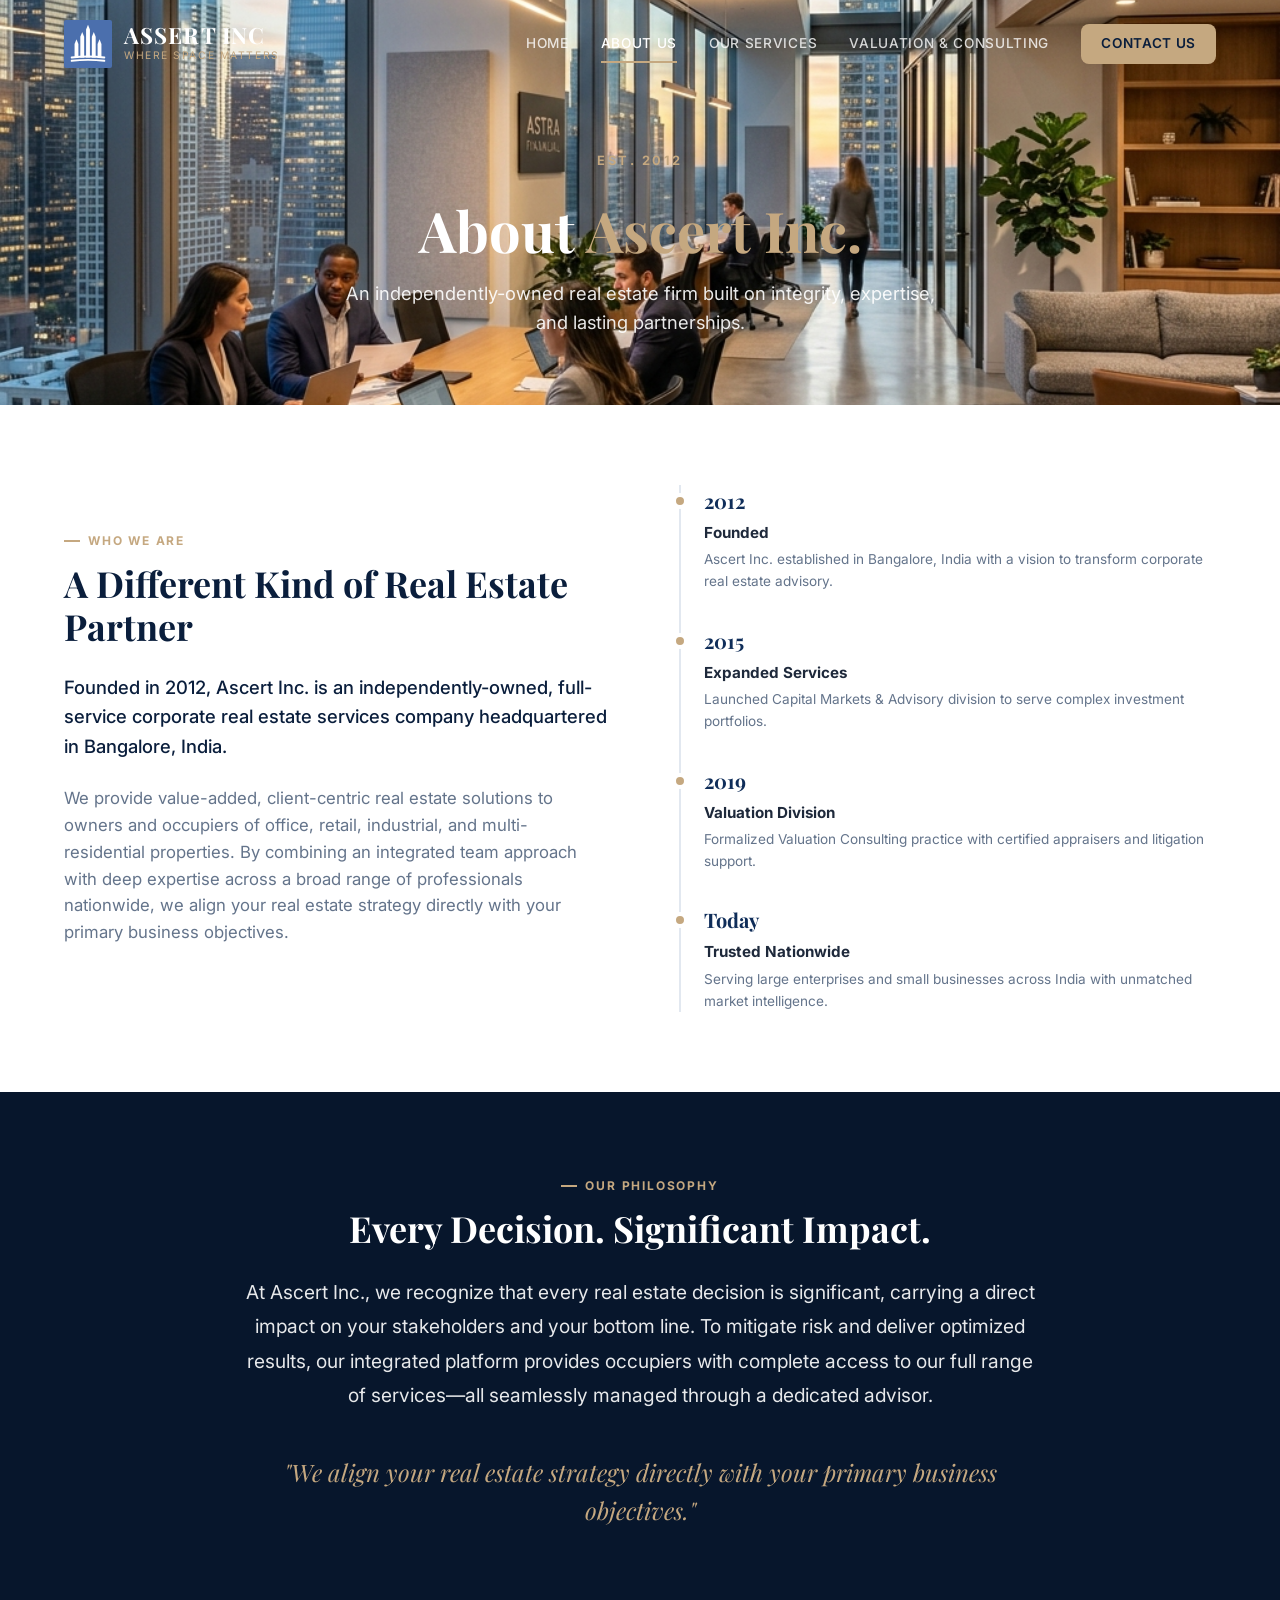
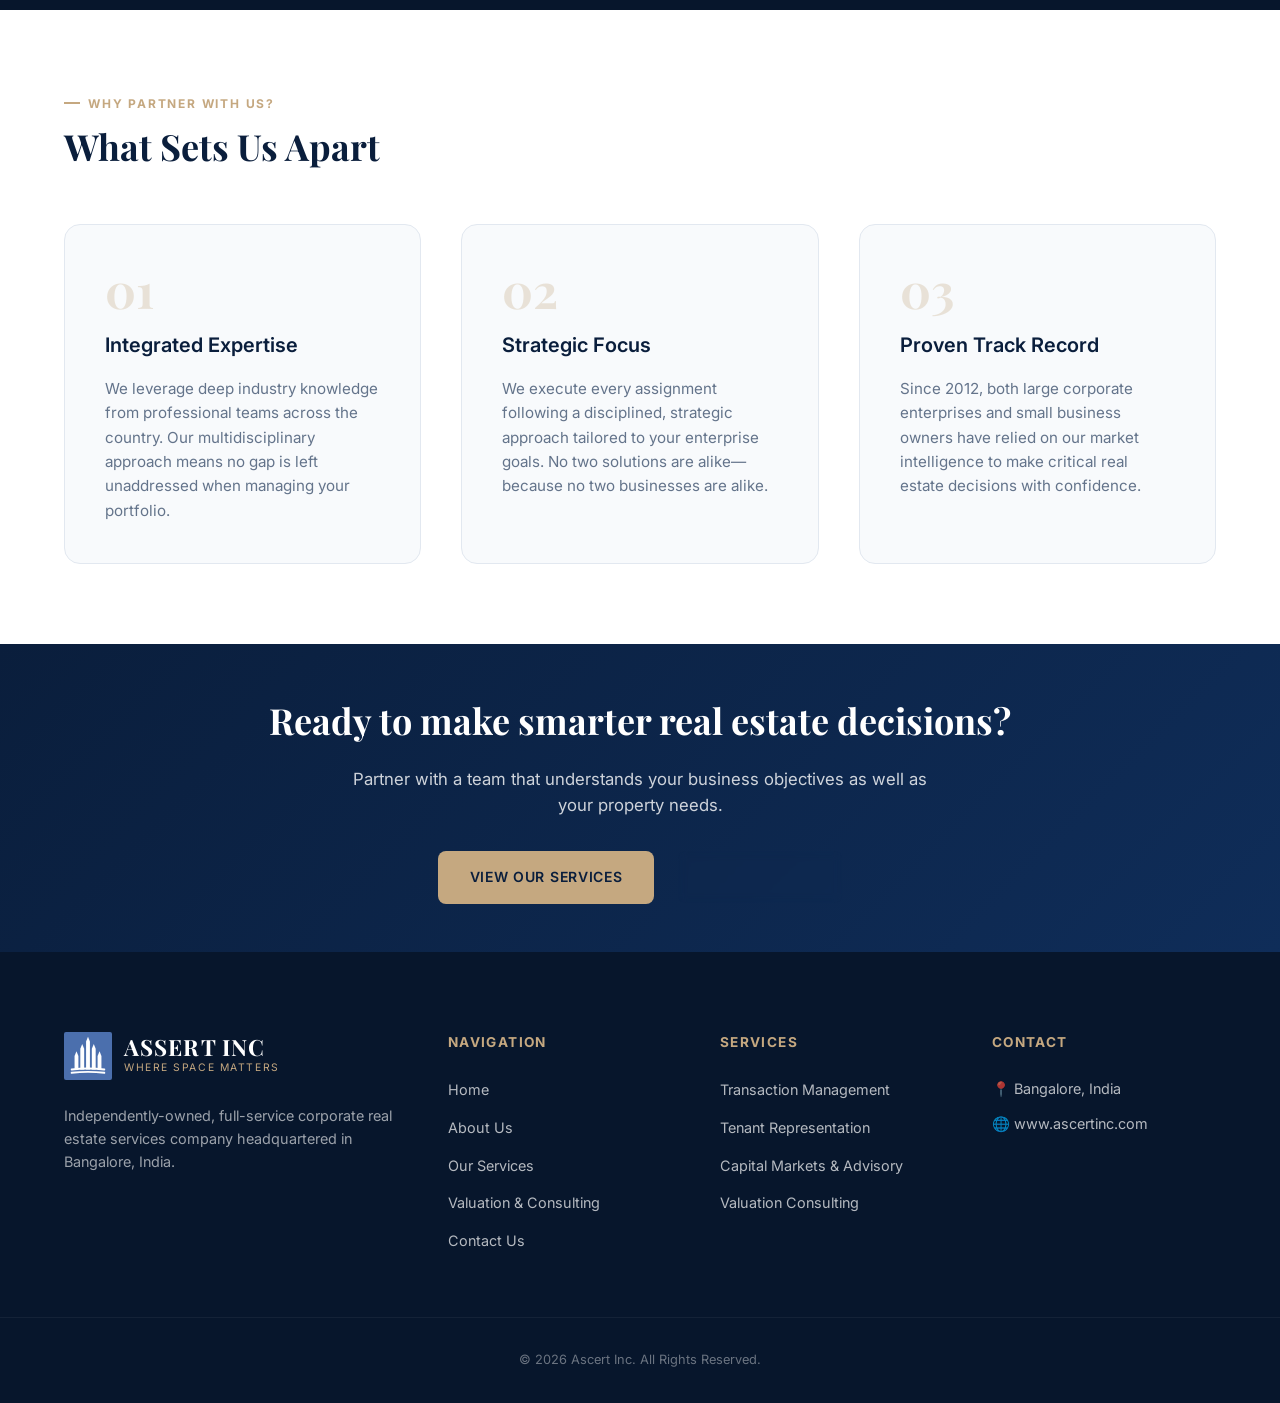
==== about.html @ 70f3fd97 "Add files via upload changes" ====
<!DOCTYPE html>
<html lang="en">
<head>
  <meta charset="UTF-8" />
  <meta name="viewport" content="width=device-width, initial-scale=1.0" />
  <title>About Us | Ascert Inc.</title>
  <meta name="description" content="Learn about Ascert Inc., founded in 2012. Our philosophy, our integrated approach, and why leading enterprises trust us for their corporate real estate needs." />
  <link rel="preconnect" href="https://fonts.googleapis.com" />
  <link rel="preconnect" href="https://fonts.gstatic.com" crossorigin />
  <link href="https://fonts.googleapis.com/css2?family=Inter:wght@300;400;500;600;700;800&family=Playfair+Display:wght@600;700&display=swap" rel="stylesheet" />
  <link rel="stylesheet" href="style.css" />
</head>
<body>

  <!-- NAVBAR -->
  <header class="navbar" id="navbar">
    <div class="nav-container">
      <a href="index.html" class="nav-logo">
        <div class="logo-icon">
          <svg viewBox="0 0 100 100" fill="none" xmlns="http://www.w3.org/2000/svg">
            <rect x="0" y="0" width="100" height="100" fill="#4B6FAD" rx="4"/>
            <path d="M 22,78 L 22,50 L 26,40 L 30,50 L 30,78 Z" fill="#FFFFFF" />
            <path d="M 34,78 L 34,35 L 38,25 L 42,35 L 42,78 Z" fill="#FFFFFF" />
            <path d="M 46,78 L 46,20 L 50,10 L 54,20 L 54,78 Z" fill="#FFFFFF" />
            <path d="M 58,78 L 58,35 L 62,25 L 66,35 L 66,78 Z" fill="#FFFFFF" />
            <path d="M 70,78 L 70,50 L 74,40 L 78,50 L 78,78 Z" fill="#FFFFFF" />
            <path d="M 16,78 Q 50,74 84,78" stroke="#FFFFFF" stroke-width="4" stroke-linecap="round" />
            <path d="M 16,85 Q 50,81 84,85" stroke="#FFFFFF" stroke-width="4" stroke-linecap="round" />
          </svg>
        </div>
        <div class="logo-text">
          <span class="logo-name">ASSERT INC</span>
          <span class="logo-tagline">Where Space Matters</span>
        </div>
      </a>
      <nav class="nav-links" id="nav-links">
        <a href="index.html" class="nav-link">Home</a>
        <a href="about.html" class="nav-link active">About Us</a>
        <a href="services.html" class="nav-link">Our Services</a>
        <a href="valuation.html" class="nav-link">Valuation & Consulting</a>
        <a href="index.html#contact" class="nav-link nav-cta">Contact Us</a>
      </nav>
      <button class="hamburger" id="hamburger" aria-label="Toggle menu">
        <span></span><span></span><span></span>
      </button>
    </div>
  </header>

  <!-- PAGE HERO -->
  <section class="page-hero">
    <div class="page-hero-bg">
      <img src="about_bg.png" alt="Office environment" />
      <div class="hero-overlay"></div>
    </div>
    <div class="page-hero-content">
      <span class="hero-badge">Est. 2012</span>
      <h1>About <span class="accent">Ascert Inc.</span></h1>
      <p>An independently-owned real estate firm built on integrity, expertise, and lasting partnerships.</p>
    </div>
  </section>

  <!-- INTRO -->
  <section class="page-section">
    <div class="container">
      <div class="two-col">
        <div class="col-content">
          <span class="section-badge">Who We Are</span>
          <h2 class="section-title">A Different Kind of Real Estate Partner</h2>
          <p>Founded in 2012, Ascert Inc. is an independently-owned, full-service corporate real estate services company headquartered in Bangalore, India.</p>
          <p>We provide value-added, client-centric real estate solutions to owners and occupiers of office, retail, industrial, and multi-residential properties. By combining an integrated team approach with deep expertise across a broad range of professionals nationwide, we align your real estate strategy directly with your primary business objectives.</p>
        </div>
        <div class="col-visual">
          <div class="timeline">
            <div class="timeline-item">
              <div class="tl-year">2012</div>
              <div class="tl-content">
                <strong>Founded</strong>
                <p>Ascert Inc. established in Bangalore, India with a vision to transform corporate real estate advisory.</p>
              </div>
            </div>
            <div class="timeline-item">
              <div class="tl-year">2015</div>
              <div class="tl-content">
                <strong>Expanded Services</strong>
                <p>Launched Capital Markets & Advisory division to serve complex investment portfolios.</p>
              </div>
            </div>
            <div class="timeline-item">
              <div class="tl-year">2019</div>
              <div class="tl-content">
                <strong>Valuation Division</strong>
                <p>Formalized Valuation Consulting practice with certified appraisers and litigation support.</p>
              </div>
            </div>
            <div class="timeline-item">
              <div class="tl-year">Today</div>
              <div class="tl-content">
                <strong>Trusted Nationwide</strong>
                <p>Serving large enterprises and small businesses across India with unmatched market intelligence.</p>
              </div>
            </div>
          </div>
        </div>
      </div>
    </div>
  </section>

  <!-- PHILOSOPHY -->
  <section class="philosophy-section">
    <div class="container">
      <div class="philosophy-inner">
        <span class="section-badge inverted">Our Philosophy</span>
        <h2 class="section-title light">Every Decision. Significant Impact.</h2>
        <p class="philosophy-text">At Ascert Inc., we recognize that every real estate decision is significant, carrying a direct impact on your stakeholders and your bottom line. To mitigate risk and deliver optimized results, our integrated platform provides occupiers with complete access to our full range of services—all seamlessly managed through a dedicated advisor.</p>
        <div class="philosophy-quote">"We align your real estate strategy directly with your primary business objectives."</div>
      </div>
    </div>
  </section>

  <!-- WHY PARTNER -->
  <section class="page-section">
    <div class="container">
      <div class="section-header">
        <span class="section-badge">Why Partner With Us?</span>
        <h2 class="section-title">What Sets Us Apart</h2>
      </div>
      <div class="pillars-grid">
        <div class="pillar light">
          <div class="pillar-number">01</div>
          <h3>Integrated Expertise</h3>
          <p>We leverage deep industry knowledge from professional teams across the country. Our multidisciplinary approach means no gap is left unaddressed when managing your portfolio.</p>
        </div>
        <div class="pillar light">
          <div class="pillar-number">02</div>
          <h3>Strategic Focus</h3>
          <p>We execute every assignment following a disciplined, strategic approach tailored to your enterprise goals. No two solutions are alike—because no two businesses are alike.</p>
        </div>
        <div class="pillar light">
          <div class="pillar-number">03</div>
          <h3>Proven Track Record</h3>
          <p>Since 2012, both large corporate enterprises and small business owners have relied on our market intelligence to make critical real estate decisions with confidence.</p>
        </div>
      </div>
    </div>
  </section>

  <!-- CTA BAND -->
  <section class="cta-band">
    <div class="container">
      <h2>Ready to make smarter real estate decisions?</h2>
      <p>Partner with a team that understands your business objectives as well as your property needs.</p>
      <div class="cta-actions">
        <a href="services.html" class="btn btn-primary">View Our Services</a>
        <a href="index.html#contact" class="btn btn-ghost">Contact Us</a>
      </div>
    </div>
  </section>

  <!-- FOOTER -->
  <footer class="footer">
    <div class="footer-top">
      <div class="container">
        <div class="footer-grid">
          <div class="footer-brand">
            <div class="nav-logo">
              <div class="logo-icon">
                <svg viewBox="0 0 100 100" fill="none" xmlns="http://www.w3.org/2000/svg">
                  <rect x="0" y="0" width="100" height="100" fill="#4B6FAD" rx="4"/>
                  <path d="M 22,78 L 22,50 L 26,40 L 30,50 L 30,78 Z" fill="#FFFFFF" />
                  <path d="M 34,78 L 34,35 L 38,25 L 42,35 L 42,78 Z" fill="#FFFFFF" />
                  <path d="M 46,78 L 46,20 L 50,10 L 54,20 L 54,78 Z" fill="#FFFFFF" />
                  <path d="M 58,78 L 58,35 L 62,25 L 66,35 L 66,78 Z" fill="#FFFFFF" />
                  <path d="M 70,78 L 70,50 L 74,40 L 78,50 L 78,78 Z" fill="#FFFFFF" />
                  <path d="M 16,78 Q 50,74 84,78" stroke="#FFFFFF" stroke-width="4" stroke-linecap="round" />
                  <path d="M 16,85 Q 50,81 84,85" stroke="#FFFFFF" stroke-width="4" stroke-linecap="round" />
                </svg>
              </div>
              <div class="logo-text">
                <span class="logo-name">ASSERT INC</span>
                <span class="logo-tagline">Where Space Matters</span>
              </div>
            </div>
            <p class="footer-desc">Independently-owned, full-service corporate real estate services company headquartered in Bangalore, India.</p>
          </div>
          <div class="footer-nav">
            <h4>Navigation</h4>
            <ul>
              <li><a href="index.html">Home</a></li>
              <li><a href="about.html">About Us</a></li>
              <li><a href="services.html">Our Services</a></li>
              <li><a href="valuation.html">Valuation & Consulting</a></li>
              <li><a href="index.html#contact">Contact Us</a></li>
            </ul>
          </div>
          <div class="footer-services">
            <h4>Services</h4>
            <ul>
              <li><a href="services.html#transaction">Transaction Management</a></li>
              <li><a href="services.html#tenant">Tenant Representation</a></li>
              <li><a href="services.html#capital">Capital Markets & Advisory</a></li>
              <li><a href="valuation.html">Valuation Consulting</a></li>
            </ul>
          </div>
          <div class="footer-contact">
            <h4>Contact</h4>
            <p>📍 Bangalore, India</p>
            <p>🌐 www.ascertinc.com</p>
          </div>
        </div>
      </div>
    </div>
    <div class="footer-bottom">
      <div class="container">
        <p>© 2026 Ascert Inc. All Rights Reserved.</p>
      </div>
    </div>
  </footer>

  <script src="script.js"></script>
</body>
</html>
---- style.css ----
/* ==========================================================================
   ASCERT INC. - CSS DESIGN SYSTEM & LAYOUT
   ========================================================================== */

/* --- CSS VARIABLES & TOKENS --- */
:root {
  --font-primary: 'Inter', -apple-system, BlinkMacSystemFont, 'Segoe UI', Roboto, sans-serif;
  --font-secondary: 'Playfair Display', Georgia, serif;
  
  /* Color Palette */
  --color-primary: #0F2D59;       /* Deep Trust Navy */
  --color-primary-dark: #0A1E3C;  /* Dark Space Navy */
  --color-primary-light: #1A3E70; /* Active Slate Blue */
  --color-accent: #C5A880;        /* Premium Champagne Gold */
  --color-accent-hover: #B4966E;  /* Darker Gold Hover */
  --color-text-dark: #1E293B;     /* Charcoal for High Contrast text */
  --color-text-muted: #64748B;    /* Muted Slate Grey for body text */
  --color-bg-light: #F8FAFC;      /* Clean Off-white */
  --color-bg-dark: #07162C;       /* Ultra-Dark Navy for Footer/Pillars */
  --color-border: #E2E8F0;        /* Soft Divider */
  --color-white: #FFFFFF;
  --color-success: #10B981;
  
  /* Spacing */
  --spacing-xs: 0.5rem;
  --spacing-sm: 1rem;
  --spacing-md: 1.5rem;
  --spacing-lg: 3rem;
  --spacing-xl: 5rem;
  --spacing-xxl: 8rem;
  
  /* Styling Tokens */
  --border-radius: 8px;
  --border-radius-lg: 16px;
  --transition-smooth: all 0.4s cubic-bezier(0.16, 1, 0.3, 1);
  --transition-fast: all 0.2s ease;
  --shadow-sm: 0 4px 6px -1px rgba(0, 0, 0, 0.05), 0 2px 4px -1px rgba(0, 0, 0, 0.03);
  --shadow-md: 0 10px 15px -3px rgba(0, 0, 0, 0.05), 0 4px 6px -2px rgba(0, 0, 0, 0.02);
  --shadow-lg: 0 20px 25px -5px rgba(0, 0, 0, 0.1), 0 10px 10px -5px rgba(0, 0, 0, 0.04);
}

/* --- RESET & BASIC STYLES --- */
*, *::before, *::after {
  box-sizing: border-box;
  margin: 0;
  padding: 0;
}

html {
  scroll-behavior: smooth;
  font-size: 16px;
}

body {
  font-family: var(--font-primary);
  color: var(--color-text-dark);
  background-color: var(--color-white);
  line-height: 1.6;
  -webkit-font-smoothing: antialiased;
  -moz-osx-font-smoothing: grayscale;
}

a {
  color: inherit;
  text-decoration: none;
  transition: var(--transition-fast);
}

img {
  max-width: 100%;
  display: block;
  object-fit: cover;
}

ul, ol {
  list-style: none;
}

button, input, select, textarea {
  font-family: inherit;
  font-size: inherit;
  border: none;
  outline: none;
  background: none;
}

/* --- GLOBAL UTILITIES & REUSABLE LAYOUTS --- */
.container {
  width: 100%;
  max-width: 1200px;
  margin-left: auto;
  margin-right: auto;
  padding-left: 1.5rem;
  padding-right: 1.5rem;
}

.container.narrow {
  max-width: 800px;
}

.section-badge {
  display: inline-block;
  font-size: 0.75rem;
  font-weight: 700;
  text-transform: uppercase;
  letter-spacing: 0.15em;
  color: var(--color-accent);
  margin-bottom: 0.75rem;
  position: relative;
  padding-left: 1.5rem;
}

.section-badge::before {
  content: "";
  position: absolute;
  left: 0;
  top: 50%;
  transform: translateY(-50%);
  width: 1rem;
  height: 2px;
  background-color: var(--color-accent);
}

.section-badge.inverted {
  color: var(--color-accent);
}

.section-badge.inverted::before {
  background-color: var(--color-accent);
}

.section-title {
  font-family: var(--font-secondary);
  font-size: 2.25rem;
  font-weight: 700;
  color: var(--color-primary-dark);
  line-height: 1.2;
  margin-bottom: 1.5rem;
}

.section-title.light {
  color: var(--color-white);
}

.section-desc {
  font-size: 1.1rem;
  color: var(--color-text-muted);
  max-width: 700px;
  margin-bottom: 3rem;
}

.section-header {
  margin-bottom: 3.5rem;
}

.section-header.center {
  text-align: center;
}

.section-header.center .section-badge {
  padding-left: 0;
}

.section-header.center .section-badge::before {
  display: none;
}

/* --- BUTTONS --- */
.btn {
  display: inline-flex;
  align-items: center;
  justify-content: center;
  padding: 0.875rem 2rem;
  font-size: 0.875rem;
  font-weight: 600;
  letter-spacing: 0.05em;
  text-transform: uppercase;
  border-radius: var(--border-radius);
  transition: var(--transition-smooth);
  cursor: pointer;
  white-space: nowrap;
}

.btn-primary {
  background-color: var(--color-accent);
  color: var(--color-primary-dark);
}

.btn-primary:hover {
  background-color: var(--color-accent-hover);
  transform: translateY(-2px);
  box-shadow: 0 4px 12px rgba(197, 168, 128, 0.3);
}

.btn-ghost {
  border: 1px solid var(--color-white);
  color: var(--color-white);
  backdrop-filter: blur(4px);
}

.btn-ghost:hover {
  background-color: var(--color-white);
  color: var(--color-primary-dark);
  transform: translateY(-2px);
}

.btn-outline {
  border: 1px solid var(--color-primary);
  color: var(--color-primary);
}

.btn-outline:hover {
  background-color: var(--color-primary);
  color: var(--color-white);
  transform: translateY(-2px);
}

.btn.full-width {
  width: 100%;
}

/* --- HEADER & NAVIGATION --- */
.navbar {
  position: fixed;
  top: 0;
  left: 0;
  width: 100%;
  z-index: 1000;
  background-color: transparent;
  transition: var(--transition-smooth);
  padding: 1.25rem 0;
}

.navbar.scrolled {
  background-color: rgba(15, 45, 89, 0.95);
  backdrop-filter: blur(10px);
  box-shadow: var(--shadow-md);
  padding: 0.85rem 0;
}

.nav-container {
  display: flex;
  justify-content: space-between;
  align-items: center;
  max-width: 1200px;
  margin: 0 auto;
  padding: 0 1.5rem;
}

.nav-logo {
  display: flex;
  align-items: center;
  gap: 0.75rem;
  color: var(--color-white);
}

.logo-img {
  height: 44px;
  width: auto;
  object-fit: contain;
  display: block;
  transition: var(--transition-smooth);
  border-radius: 4px;
}

.navbar.scrolled .logo-img {
  height: 38px;
}

.logo-icon {
  display: flex;
  align-items: center;
}

.logo-icon svg {
  width: 48px;
  height: 48px;
  display: block;
  transition: var(--transition-smooth);
}

.navbar.scrolled .logo-icon svg {
  width: 40px;
  height: 40px;
}

.logo-text {
  display: flex;
  flex-direction: column;
}

.logo-name {
  font-family: var(--font-secondary);
  font-size: 1.4rem;
  font-weight: 700;
  letter-spacing: 0.05em;
  line-height: 1.1;
}

.logo-tagline {
  font-size: 0.65rem;
  text-transform: uppercase;
  letter-spacing: 0.15em;
  color: var(--color-accent);
}

.nav-links {
  display: flex;
  align-items: center;
  gap: 2rem;
}

.nav-link {
  color: rgba(255, 255, 255, 0.8);
  font-size: 0.85rem;
  font-weight: 500;
  letter-spacing: 0.05em;
  text-transform: uppercase;
  position: relative;
  padding: 0.5rem 0;
}

.nav-link:hover, .nav-link.active {
  color: var(--color-white);
}

.nav-link::after {
  content: "";
  position: absolute;
  bottom: 0;
  left: 0;
  width: 0;
  height: 2px;
  background-color: var(--color-accent);
  transition: var(--transition-fast);
}

.nav-link:hover::after, .nav-link.active::after {
  width: 100%;
}

.nav-link.nav-cta {
  background-color: var(--color-accent);
  color: var(--color-primary-dark);
  padding: 0.6rem 1.25rem;
  border-radius: var(--border-radius);
  font-weight: 600;
  transition: var(--transition-smooth);
}

.nav-link.nav-cta::after {
  display: none;
}

.nav-link.nav-cta:hover {
  background-color: var(--color-accent-hover);
  color: var(--color-primary-dark);
  transform: translateY(-1px);
}

.hamburger {
  display: none;
  flex-direction: column;
  gap: 6px;
  cursor: pointer;
  z-index: 1001;
}

.hamburger span {
  display: block;
  width: 25px;
  height: 2px;
  background-color: var(--color-white);
  transition: var(--transition-fast);
}

/* --- HERO SECTION --- */
.hero {
  position: relative;
  height: 100vh;
  min-height: 700px;
  display: flex;
  align-items: center;
  color: var(--color-white);
  padding-top: 80px;
  overflow: hidden;
}

.hero-bg {
  position: absolute;
  top: 0;
  left: 0;
  width: 100%;
  height: 100%;
  z-index: -2;
}

.hero-img {
  width: 100%;
  height: 100%;
  object-fit: cover;
  animation: slowZoom 20s infinite alternate;
}

.hero-overlay {
  position: absolute;
  top: 0;
  left: 0;
  width: 100%;
  height: 100%;
  background: linear-gradient(135deg, rgba(7, 22, 44, 0.45) 0%, rgba(15, 45, 89, 0.3) 100%);
  z-index: -1;
}

.hero-content {
  max-width: 800px;
  margin: 0 auto;
  padding: 0 1.5rem;
  text-align: center;
  z-index: 2;
}

.hero-badge {
  display: inline-block;
  font-size: 0.8rem;
  font-weight: 700;
  text-transform: uppercase;
  letter-spacing: 0.2em;
  color: var(--color-accent);
  margin-bottom: 1.5rem;
  animation: fadeInUp 1s ease forwards;
}

.hero-headline {
  font-family: var(--font-secondary);
  font-size: 4.5rem;
  font-weight: 700;
  line-height: 1.1;
  margin-bottom: 1.5rem;
  animation: fadeInUp 1s ease 0.2s forwards;
  opacity: 0;
  text-shadow: 0 4px 12px rgba(0, 0, 0, 0.5);
}

.hero-headline .accent {
  color: var(--color-accent);
}

.hero-sub {
  font-size: 1.25rem;
  font-weight: 300;
  line-height: 1.6;
  max-width: 650px;
  margin: 0 auto 2.5rem;
  color: rgba(255, 255, 255, 0.9);
  animation: fadeInUp 1s ease 0.4s forwards;
  opacity: 0;
  text-shadow: 0 2px 8px rgba(0, 0, 0, 0.5);
}

.hero-actions {
  display: flex;
  gap: 1.5rem;
  justify-content: center;
  animation: fadeInUp 1s ease 0.6s forwards;
  opacity: 0;
  margin-bottom: 4rem;
}

.hero-stats {
  display: inline-flex;
  align-items: center;
  gap: 2.5rem;
  background-color: rgba(255, 255, 255, 0.05);
  border: 1px solid rgba(255, 255, 255, 0.1);
  padding: 1.25rem 3rem;
  border-radius: var(--border-radius-lg);
  backdrop-filter: blur(10px);
  animation: fadeInUp 1s ease 0.8s forwards;
  opacity: 0;
}

.stat {
  display: flex;
  flex-direction: column;
  align-items: center;
}

.stat-num {
  font-family: var(--font-secondary);
  font-size: 1.75rem;
  font-weight: 700;
  color: var(--color-accent);
  line-height: 1.2;
}

.stat-label {
  font-size: 0.7rem;
  text-transform: uppercase;
  letter-spacing: 0.1em;
  color: rgba(255, 255, 255, 0.7);
  margin-top: 0.25rem;
}

.stat-divider {
  width: 1px;
  height: 35px;
  background-color: rgba(255, 255, 255, 0.15);
}

.hero-scroll-indicator {
  position: absolute;
  bottom: 2rem;
  left: 50%;
  transform: translateX(-50%);
  display: flex;
  flex-direction: column;
  align-items: center;
  gap: 0.5rem;
  font-size: 0.75rem;
  text-transform: uppercase;
  letter-spacing: 0.15em;
  color: rgba(255, 255, 255, 0.5);
  z-index: 2;
}

.scroll-arrow {
  animation: bounce 2s infinite;
  font-size: 1rem;
}

/* --- WELCOME / INTRODUCTION STRIP --- */
.welcome-strip {
  padding: var(--spacing-xl) 0;
  background-color: var(--color-white);
  position: relative;
  overflow: hidden;
}

.welcome-grid {
  display: grid;
  grid-template-columns: 1.1fr 0.9fr;
  gap: 4rem;
  align-items: center;
}

.welcome-text p {
  font-size: 1.05rem;
  color: var(--color-text-muted);
  margin-bottom: 1.5rem;
}

.welcome-text p:first-of-type {
  font-size: 1.2rem;
  color: var(--color-primary-dark);
  font-weight: 500;
  line-height: 1.6;
}

.welcome-text .btn {
  margin-top: 1rem;
}

.welcome-visual {
  position: relative;
  border-radius: var(--border-radius-lg);
  overflow: visible;
  box-shadow: var(--shadow-lg);
}

.welcome-img {
  width: 100%;
  border-radius: var(--border-radius-lg);
  aspect-ratio: 4/3;
  object-fit: cover;
}

.welcome-card {
  position: absolute;
  bottom: -2rem;
  left: -2rem;
  background-color: var(--color-primary-dark);
  color: var(--color-white);
  padding: 1.5rem;
  border-radius: var(--border-radius);
  display: flex;
  align-items: center;
  gap: 1rem;
  box-shadow: var(--shadow-lg);
  max-width: 320px;
}

.welcome-card-icon {
  font-size: 2rem;
  color: var(--color-accent);
}

.welcome-card strong {
  display: block;
  font-size: 0.95rem;
  letter-spacing: 0.05em;
  margin-bottom: 0.25rem;
}

.welcome-card p {
  font-size: 0.75rem;
  color: rgba(255, 255, 255, 0.7);
}

/* --- SERVICES OVERVIEW SECTION --- */
.services-overview {
  padding: var(--spacing-xl) 0;
  background-color: var(--color-bg-light);
}

.services-grid {
  display: grid;
  grid-template-columns: repeat(3, 1fr);
  gap: 2rem;
}

.service-card {
  background-color: var(--color-white);
  border: 1px solid var(--color-border);
  border-radius: var(--border-radius-lg);
  padding: 2.5rem;
  transition: var(--transition-smooth);
  position: relative;
  overflow: hidden;
  display: flex;
  flex-direction: column;
}

.service-card::before {
  content: "";
  position: absolute;
  top: 0;
  left: 0;
  width: 4px;
  height: 100%;
  background-color: var(--color-accent);
  transform: scaleY(0);
  transition: var(--transition-smooth);
  transform-origin: bottom;
}

.service-card:hover {
  transform: translateY(-10px);
  box-shadow: var(--shadow-lg);
  border-color: transparent;
}

.service-card:hover::before {
  transform: scaleY(1);
}

.service-card.featured {
  background-color: var(--color-primary-dark);
  color: var(--color-white);
  border: none;
}

.service-card.featured::before {
  background-color: var(--color-accent);
  transform: scaleY(1);
}

.service-card.featured:hover {
  background-color: var(--color-primary);
}

.service-icon {
  font-size: 2.5rem;
  margin-bottom: 1.5rem;
}

.service-card h3 {
  font-size: 1.35rem;
  font-family: var(--font-secondary);
  font-weight: 600;
  margin-bottom: 1rem;
}

.service-card.featured h3 {
  color: var(--color-white);
}

.service-card p {
  color: var(--color-text-muted);
  font-size: 0.95rem;
  margin-bottom: 2rem;
  flex-grow: 1;
}

.service-card.featured p {
  color: rgba(255, 255, 255, 0.8);
}

.card-link {
  font-size: 0.85rem;
  font-weight: 700;
  letter-spacing: 0.05em;
  text-transform: uppercase;
  color: var(--color-primary);
  display: inline-flex;
  align-items: center;
}

.service-card.featured .card-link {
  color: var(--color-accent);
}

.service-card:hover .card-link {
  color: var(--color-accent-hover);
}

/* --- WHY PARTNER WITH US PILLARS --- */
.why-us {
  padding: var(--spacing-xl) 0;
  background-color: var(--color-bg-dark);
  color: var(--color-white);
}

.pillars-grid {
  display: grid;
  grid-template-columns: repeat(3, 1fr);
  gap: 2.5rem;
}

.pillar {
  position: relative;
  padding: 2.5rem;
  background-color: rgba(255, 255, 255, 0.03);
  border: 1px solid rgba(255, 255, 255, 0.05);
  border-radius: var(--border-radius-lg);
  transition: var(--transition-smooth);
}

.pillar.light {
  background-color: var(--color-bg-light);
  border-color: var(--color-border);
  color: var(--color-text-dark);
}

.pillar:hover {
  transform: translateY(-5px);
  background-color: rgba(255, 255, 255, 0.06);
  border-color: rgba(255, 255, 255, 0.1);
}

.pillar.light:hover {
  background-color: var(--color-white);
  border-color: var(--color-accent);
  box-shadow: var(--shadow-lg);
}

.pillar-number {
  font-family: var(--font-secondary);
  font-size: 3rem;
  font-weight: 700;
  color: rgba(197, 168, 128, 0.3);
  line-height: 1;
  margin-bottom: 1rem;
}

.pillar h3 {
  font-size: 1.25rem;
  font-family: var(--font-primary);
  font-weight: 600;
  margin-bottom: 1rem;
}

.pillar.light h3 {
  color: var(--color-primary-dark);
}

.pillar p {
  color: rgba(255, 255, 255, 0.7);
  font-size: 0.95rem;
  line-height: 1.6;
}

.pillar.light p {
  color: var(--color-text-muted);
}

/* --- VALUATION TEASER SECTION --- */
.valuation-teaser {
  padding: var(--spacing-xl) 0;
  background-color: var(--color-white);
}

.valuation-inner {
  display: grid;
  grid-template-columns: 1.1fr 0.9fr;
  gap: 4rem;
  align-items: center;
}

.valuation-content .section-title {
  margin-bottom: 1.5rem;
}

.valuation-content p {
  font-size: 1.05rem;
  color: var(--color-text-muted);
  margin-bottom: 2rem;
}

.check-list {
  display: grid;
  grid-template-columns: repeat(2, 1fr);
  gap: 1rem;
  margin-bottom: 2.5rem;
}

.check-list li {
  font-size: 0.95rem;
  font-weight: 500;
  color: var(--color-text-dark);
  position: relative;
  padding-left: 1.75rem;
}

.check-list li::before {
  content: "✓";
  position: absolute;
  left: 0;
  color: var(--color-accent);
  font-weight: 700;
  font-size: 1.1rem;
}

.valuation-metrics {
  display: grid;
  grid-template-columns: repeat(2, 1fr);
  gap: 1.5rem;
}

.metric-card {
  background-color: var(--color-bg-light);
  border: 1px solid var(--color-border);
  padding: 2rem;
  border-radius: var(--border-radius-lg);
  text-align: center;
  transition: var(--transition-smooth);
}

.metric-card:hover {
  transform: scale(1.03);
  border-color: var(--color-accent);
  box-shadow: var(--shadow-md);
}

.metric-val {
  display: block;
  font-family: var(--font-secondary);
  font-size: 2.5rem;
  font-weight: 700;
  color: var(--color-primary);
  margin-bottom: 0.5rem;
}

.metric-lbl {
  font-size: 0.75rem;
  text-transform: uppercase;
  letter-spacing: 0.1em;
  color: var(--color-text-muted);
}

/* --- CONTACT SECTION --- */
.contact {
  padding: var(--spacing-xl) 0;
  background-color: var(--color-bg-light);
}

.contact-grid {
  display: grid;
  grid-template-columns: 1.2fr 0.8fr;
  gap: 4rem;
  align-items: start;
}

.contact-form {
  background-color: var(--color-white);
  padding: 3rem;
  border-radius: var(--border-radius-lg);
  box-shadow: var(--shadow-lg);
}

.form-row {
  display: grid;
  grid-template-columns: repeat(2, 1fr);
  gap: 1.5rem;
  margin-bottom: 1.5rem;
}

.form-group {
  margin-bottom: 1.5rem;
}

.form-group label {
  display: block;
  font-size: 0.8rem;
  font-weight: 600;
  text-transform: uppercase;
  letter-spacing: 0.05em;
  color: var(--color-text-dark);
  margin-bottom: 0.5rem;
}

.form-group input, 
.form-group select, 
.form-group textarea {
  width: 100%;
  padding: 0.875rem 1rem;
  background-color: var(--color-bg-light);
  border: 1px solid var(--color-border);
  border-radius: var(--border-radius);
  font-size: 0.95rem;
  transition: var(--transition-fast);
}

.form-group input:focus, 
.form-group select:focus, 
.form-group textarea:focus {
  border-color: var(--color-accent);
  background-color: var(--color-white);
  box-shadow: 0 0 0 3px rgba(197, 168, 128, 0.1);
}

.contact-info {
  display: flex;
  flex-direction: column;
  gap: 2rem;
}

.info-card {
  display: flex;
  gap: 1.5rem;
  background-color: var(--color-white);
  padding: 1.5rem;
  border-radius: var(--border-radius-lg);
  box-shadow: var(--shadow-sm);
  border: 1px solid var(--color-border);
}

.info-icon {
  font-size: 2rem;
  line-height: 1.2;
}

.info-card strong {
  display: block;
  font-size: 0.95rem;
  color: var(--color-primary-dark);
  margin-bottom: 0.25rem;
}

.info-card p {
  font-size: 0.9rem;
  color: var(--color-text-muted);
}

.contact-philosophy {
  background-color: var(--color-primary-dark);
  color: var(--color-white);
  padding: 2rem;
  border-radius: var(--border-radius-lg);
  margin-top: 1rem;
}

.contact-philosophy h3 {
  font-family: var(--font-secondary);
  font-size: 1.25rem;
  color: var(--color-accent);
  margin-bottom: 1rem;
}

.contact-philosophy p {
  font-size: 0.9rem;
  color: rgba(255, 255, 255, 0.8);
  line-height: 1.6;
}

/* --- PAGE HERO & GENERAL INNER PAGES --- */
.page-hero {
  position: relative;
  height: 45vh;
  min-height: 350px;
  display: flex;
  align-items: center;
  color: var(--color-white);
  padding-top: 80px;
  overflow: hidden;
}

.page-hero-bg {
  position: absolute;
  top: 0;
  left: 0;
  width: 100%;
  height: 100%;
  z-index: -2;
}

.page-hero-bg img {
  width: 100%;
  height: 100%;
  object-fit: cover;
}

.page-hero-content {
  max-width: 800px;
  margin: 0 auto;
  padding: 0 1.5rem;
  text-align: center;
  z-index: 2;
}

.page-hero h1 {
  font-family: var(--font-secondary);
  font-size: 3.5rem;
  font-weight: 700;
  margin-bottom: 1rem;
  line-height: 1.2;
}

.page-hero h1 .accent {
  color: var(--color-accent);
}

.page-hero p {
  font-size: 1.15rem;
  color: rgba(255, 255, 255, 0.9);
  max-width: 600px;
  margin: 0 auto;
}

.page-section {
  padding: var(--spacing-xl) 0;
}

.two-col {
  display: grid;
  grid-template-columns: 1fr 1fr;
  gap: 4rem;
  align-items: center;
}

.col-content p {
  font-size: 1.05rem;
  color: var(--color-text-muted);
  margin-bottom: 1.5rem;
}

.col-content p:first-of-type {
  font-size: 1.15rem;
  color: var(--color-primary-dark);
  font-weight: 500;
}

/* --- ABOUT US SPECIFIC --- */
.timeline {
  display: flex;
  flex-direction: column;
  gap: 2rem;
  position: relative;
  padding-left: 2rem;
}

.timeline::before {
  content: "";
  position: absolute;
  left: 7px;
  top: 0;
  bottom: 0;
  width: 2px;
  background-color: var(--color-border);
}

.timeline-item {
  position: relative;
}

.timeline-item::before {
  content: "";
  position: absolute;
  left: -2rem;
  top: 0.5rem;
  width: 16px;
  height: 16px;
  border-radius: 50%;
  background-color: var(--color-accent);
  border: 4px solid var(--color-white);
  z-index: 2;
}

.tl-year {
  font-family: var(--font-secondary);
  font-size: 1.25rem;
  font-weight: 700;
  color: var(--color-primary);
  margin-bottom: 0.25rem;
}

.tl-content strong {
  display: block;
  font-size: 0.95rem;
  color: var(--color-text-dark);
  margin-bottom: 0.25rem;
}

.tl-content p {
  font-size: 0.85rem;
  color: var(--color-text-muted);
}

.philosophy-section {
  background-color: var(--color-bg-dark);
  padding: var(--spacing-xl) 0;
  color: var(--color-white);
  text-align: center;
}

.philosophy-inner {
  max-width: 800px;
  margin: 0 auto;
}

.philosophy-text {
  font-size: 1.2rem;
  line-height: 1.8;
  color: rgba(255, 255, 255, 0.9);
  margin-bottom: 2.5rem;
}

.philosophy-quote {
  font-family: var(--font-secondary);
  font-size: 1.5rem;
  font-style: italic;
  color: var(--color-accent);
}

.cta-band {
  background: linear-gradient(135deg, var(--color-primary-dark) 0%, var(--color-primary) 100%);
  color: var(--color-white);
  text-align: center;
  padding: var(--spacing-lg) 0;
}

.cta-band h2 {
  font-family: var(--font-secondary);
  font-size: 2.25rem;
  margin-bottom: 1rem;
}

.cta-band p {
  color: rgba(255, 255, 255, 0.8);
  font-size: 1.05rem;
  max-width: 600px;
  margin: 0 auto 2rem;
}

.cta-actions {
  display: flex;
  gap: 1.5rem;
  justify-content: center;
}

/* --- SERVICES DETAIL PAGE --- */
.service-detail {
  padding: var(--spacing-xl) 0;
  border-bottom: 1px solid var(--color-border);
}

.service-detail.alt {
  background-color: var(--color-bg-light);
}

.service-detail-inner {
  max-width: 900px;
  margin: 0 auto;
}

.service-detail-header {
  display: flex;
  align-items: flex-start;
  gap: 1.5rem;
  margin-bottom: 2rem;
}

.service-num {
  font-family: var(--font-secondary);
  font-size: 3.5rem;
  font-weight: 700;
  color: var(--color-accent);
  line-height: 1;
}

.service-lead {
  font-size: 1.25rem;
  font-weight: 500;
  color: var(--color-primary-dark);
  line-height: 1.6;
  margin-bottom: 2rem;
}

.capabilities-title {
  font-size: 1.1rem;
  font-weight: 700;
  text-transform: uppercase;
  letter-spacing: 0.1em;
  color: var(--color-primary);
  margin: 2.5rem 0 1.5rem;
}

.capabilities-grid {
  display: grid;
  grid-template-columns: repeat(2, 1fr);
  gap: 1.25rem;
}

.cap-item {
  display: flex;
  align-items: center;
  gap: 0.75rem;
  font-size: 0.95rem;
  font-weight: 500;
}

.cap-dot {
  width: 6px;
  height: 6px;
  border-radius: 50%;
  background-color: var(--color-accent);
}

.phases-grid {
  display: grid;
  grid-template-columns: repeat(3, 1fr);
  gap: 2rem;
  margin-top: 3rem;
}

.phase-card {
  background-color: var(--color-white);
  border: 1px solid var(--color-border);
  padding: 2rem;
  border-radius: var(--border-radius-lg);
  box-shadow: var(--shadow-sm);
  transition: var(--transition-smooth);
}

.phase-card:hover {
  transform: translateY(-5px);
  border-color: var(--color-accent);
  box-shadow: var(--shadow-lg);
}

.phase-label {
  display: inline-block;
  font-size: 0.7rem;
  font-weight: 700;
  text-transform: uppercase;
  letter-spacing: 0.1em;
  color: var(--color-accent);
  margin-bottom: 1rem;
}

.phase-card h3 {
  font-family: var(--font-secondary);
  font-size: 1.2rem;
  font-weight: 600;
  color: var(--color-primary-dark);
  margin-bottom: 1rem;
}

.phase-card p {
  font-size: 0.85rem;
  color: var(--color-text-muted);
  line-height: 1.6;
}

/* --- VALUATION & CONSULTING PAGE SPECIFIC --- */
.val-services {
  padding: var(--spacing-xl) 0;
  background-color: var(--color-bg-light);
}

.val-grid {
  display: grid;
  grid-template-columns: repeat(3, 1fr);
  gap: 2rem;
}

.val-card {
  background-color: var(--color-white);
  border: 1px solid var(--color-border);
  padding: 2.5rem;
  border-radius: var(--border-radius-lg);
  transition: var(--transition-smooth);
}

.val-card:hover {
  transform: translateY(-10px);
  border-color: var(--color-accent);
  box-shadow: var(--shadow-lg);
}

.val-icon {
  font-size: 2rem;
  margin-bottom: 1.5rem;
}

.val-card h3 {
  font-family: var(--font-secondary);
  font-size: 1.25rem;
  font-weight: 600;
  color: var(--color-primary-dark);
  margin-bottom: 1rem;
}

.val-card p {
  font-size: 0.9rem;
  color: var(--color-text-muted);
  line-height: 1.6;
}

.process-section {
  padding: var(--spacing-xl) 0;
  background-color: var(--color-primary-dark);
  color: var(--color-white);
}

.process-steps {
  display: flex;
  justify-content: space-between;
  align-items: flex-start;
  gap: 1.5rem;
  margin-top: 3.5rem;
}

.process-step {
  flex: 1;
  text-align: center;
}

.step-num {
  width: 60px;
  height: 60px;
  background-color: rgba(255, 255, 255, 0.05);
  border: 2px solid var(--color-accent);
  border-radius: 50%;
  display: flex;
  align-items: center;
  justify-content: center;
  font-family: var(--font-secondary);
  font-size: 1.5rem;
  font-weight: 700;
  color: var(--color-accent);
  margin: 0 auto 1.5rem;
}

.process-step h3 {
  font-size: 1.1rem;
  font-weight: 600;
  margin-bottom: 0.75rem;
}

.process-step p {
  font-size: 0.85rem;
  color: rgba(255, 255, 255, 0.7);
  line-height: 1.6;
}

.process-arrow {
  font-size: 1.5rem;
  color: rgba(255, 255, 255, 0.2);
  align-self: center;
  margin-top: -30px;
}

.trust-section {
  padding: var(--spacing-lg) 0;
  border-bottom: 1px solid var(--color-border);
}

.trust-grid {
  display: grid;
  grid-template-columns: repeat(4, 1fr);
  gap: 2rem;
  text-align: center;
}

.trust-item {
  display: flex;
  flex-direction: column;
}

.trust-num {
  font-family: var(--font-secondary);
  font-size: 3rem;
  font-weight: 700;
  color: var(--color-primary);
  line-height: 1;
  margin-bottom: 0.5rem;
}

.trust-label {
  font-size: 0.8rem;
  text-transform: uppercase;
  letter-spacing: 0.05em;
  color: var(--color-text-muted);
}

/* --- FOOTER --- */
.footer {
  background-color: var(--color-bg-dark);
  color: var(--color-white);
  padding-top: 5rem;
}

.footer-top {
  border-bottom: 1px solid rgba(255, 255, 255, 0.05);
  padding-bottom: 4rem;
}

.footer-grid {
  display: grid;
  grid-template-columns: 1.5fr 1fr 1fr 1fr;
  gap: 3rem;
}

.footer-brand .nav-logo {
  margin-bottom: 1.5rem;
}

.footer-desc {
  font-size: 0.9rem;
  color: rgba(255, 255, 255, 0.6);
  line-height: 1.6;
}

.footer-grid h4 {
  font-size: 0.85rem;
  font-weight: 700;
  text-transform: uppercase;
  letter-spacing: 0.1em;
  color: var(--color-accent);
  margin-bottom: 1.5rem;
}

.footer-grid ul {
  display: flex;
  flex-direction: column;
  gap: 0.75rem;
}

.footer-grid ul a {
  font-size: 0.9rem;
  color: rgba(255, 255, 255, 0.7);
}

.footer-grid ul a:hover {
  color: var(--color-white);
  padding-left: 4px;
}

.footer-contact p {
  font-size: 0.9rem;
  color: rgba(255, 255, 255, 0.7);
  margin-bottom: 0.75rem;
}

.footer-bottom {
  padding: 2rem 0;
  text-align: center;
  font-size: 0.8rem;
  color: rgba(255, 255, 255, 0.4);
}

/* --- KEYFRAME ANIMATIONS --- */
@keyframes fadeInUp {
  from {
    opacity: 0;
    transform: translateY(20px);
  }
  to {
    opacity: 1;
    transform: translateY(0);
  }
}

@keyframes slowZoom {
  from {
    transform: scale(1);
  }
  to {
    transform: scale(1.08);
  }
}

@keyframes bounce {
  0%, 20%, 50%, 80%, 100% {
    transform: translateY(0);
  }
  40% {
    transform: translateY(-6px);
  }
  60% {
    transform: translateY(-3px);
  }
}

/* --- RESPONSIVE BREAKPOINTS (MEDIA QUERIES) --- */
@media (max-width: 1024px) {
  html {
    font-size: 15px;
  }
  
  .welcome-grid, .valuation-inner, .contact-grid {
    gap: 3rem;
  }
  
  .hero-headline {
    font-size: 3.5rem;
  }
  
  .phases-grid, .process-steps {
    gap: 1.5rem;
  }
}

@media (max-width: 768px) {
  .hamburger {
    display: flex;
  }
  
  .nav-links {
    position: fixed;
    top: 0;
    right: -100%;
    width: 280px;
    height: 100vh;
    background-color: var(--color-primary-dark);
    flex-direction: column;
    align-items: flex-start;
    padding: 6rem 2.5rem 2.5rem;
    gap: 2rem;
    box-shadow: -5px 0 25px rgba(0,0,0,0.25);
    transition: var(--transition-smooth);
    z-index: 1000;
  }
  
  .nav-links.active {
    right: 0;
  }
  
  .nav-link {
    font-size: 1.1rem;
    width: 100%;
  }
  
  .nav-link.nav-cta {
    text-align: center;
    width: 100%;
    margin-top: 1rem;
  }
  
  .welcome-grid, .valuation-inner, .contact-grid, .two-col {
    grid-template-columns: 1fr;
    gap: 3rem;
  }
  
  .welcome-visual {
    order: -1;
  }
  
  .welcome-card {
    left: 1rem;
    bottom: -1rem;
  }
  
  .services-grid, .pillars-grid, .val-grid, .trust-grid {
    grid-template-columns: 1fr;
  }
  
  .process-steps {
    flex-direction: column;
    align-items: center;
    gap: 2.5rem;
  }
  
  .process-arrow {
    display: none;
  }
  
  .footer-grid {
    grid-template-columns: 1fr;
    gap: 2.5rem;
  }
  
  .hero-headline {
    font-size: 2.75rem;
  }
  
  .hero-stats {
    padding: 1rem 1.5rem;
    gap: 1.5rem;
  }
  
  .form-row {
    grid-template-columns: 1fr;
    gap: 0;
  }
  
  .capabilities-grid {
    grid-template-columns: 1fr;
  }
}
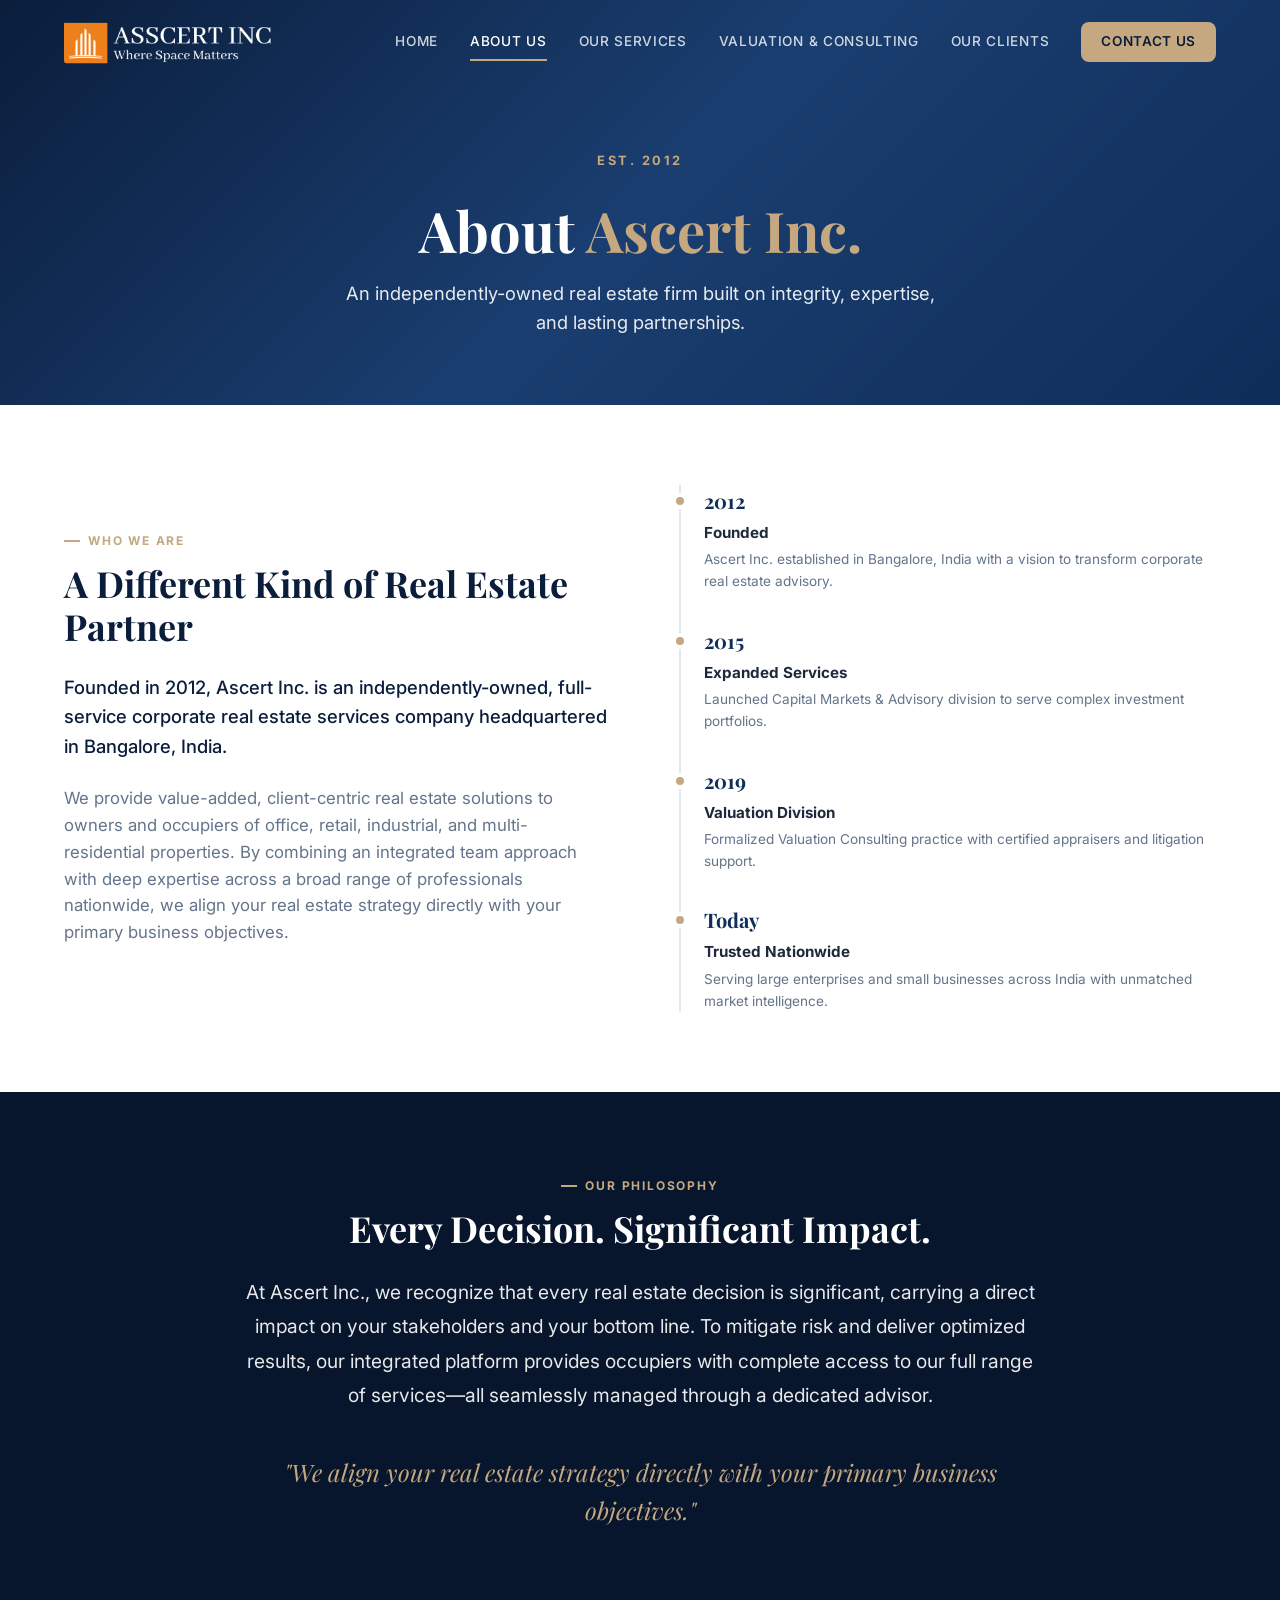
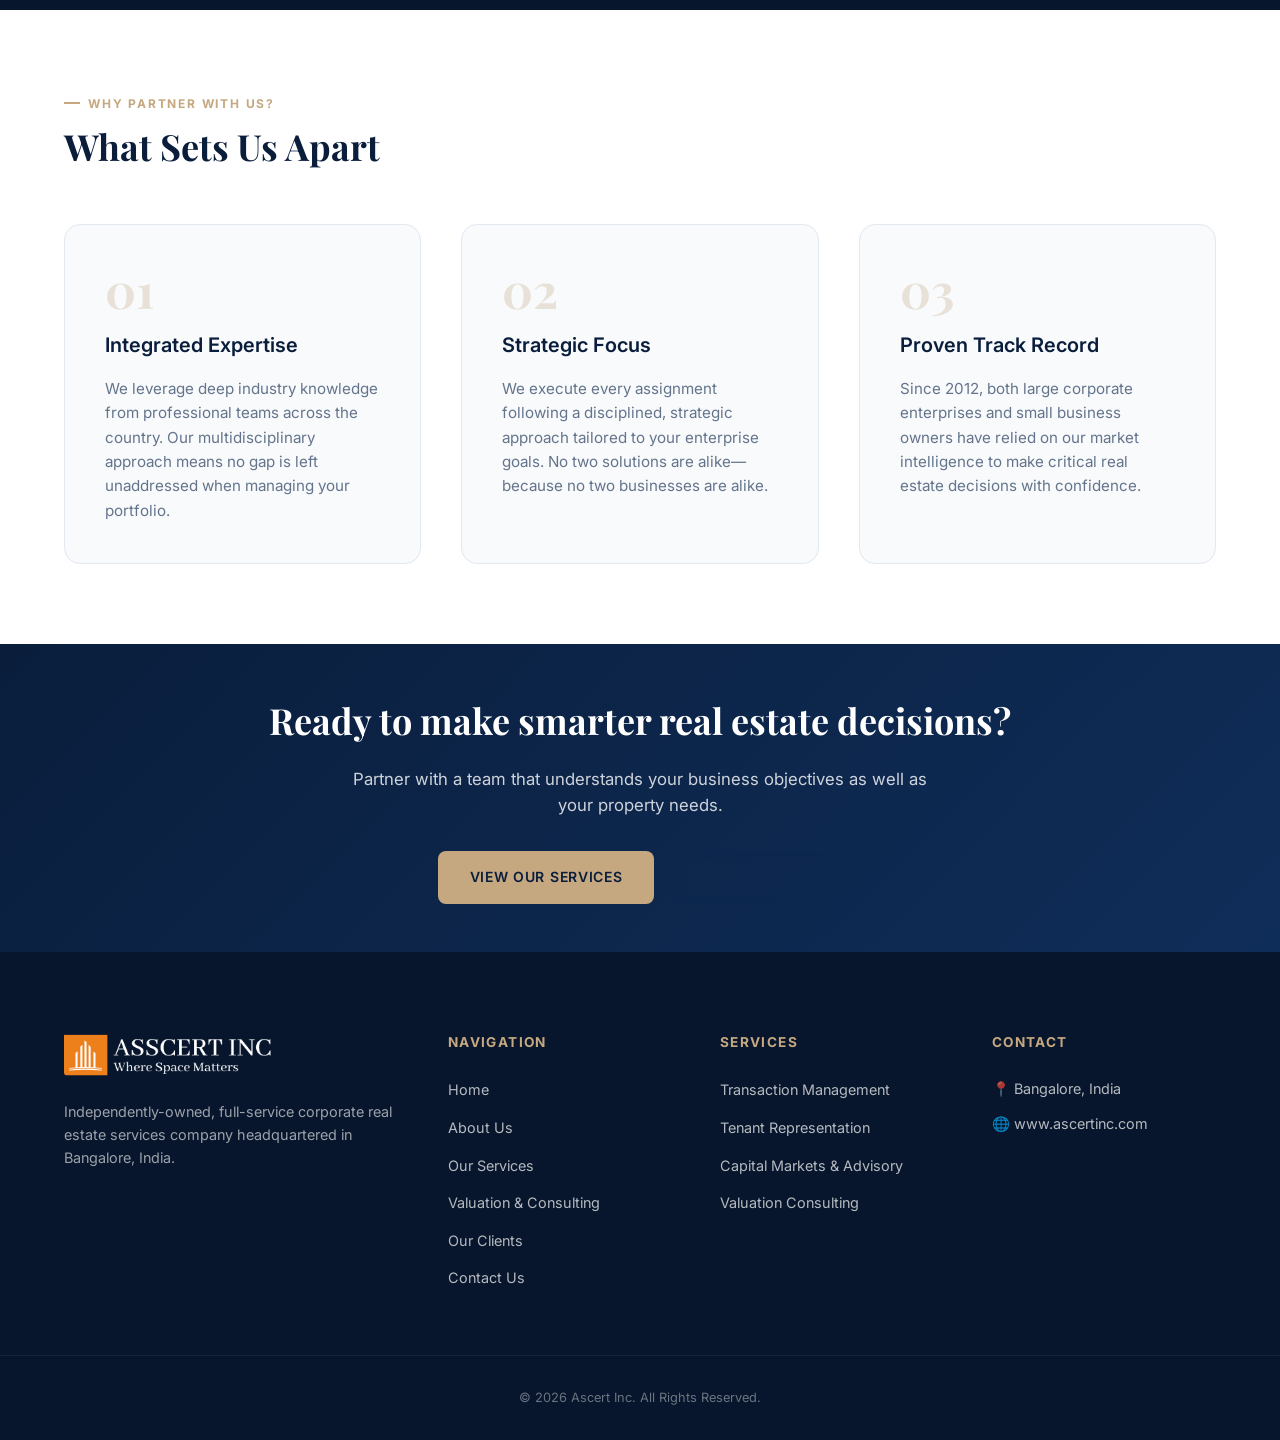
==== commit 7e611870: "Add files via upload changes" ====
--- a/about.html
+++ b/about.html
@@ -1,43 +1,34 @@
 <!DOCTYPE html>
 <html lang="en">
+
 <head>
   <meta charset="UTF-8" />
   <meta name="viewport" content="width=device-width, initial-scale=1.0" />
   <title>About Us | Ascert Inc.</title>
-  <meta name="description" content="Learn about Ascert Inc., founded in 2012. Our philosophy, our integrated approach, and why leading enterprises trust us for their corporate real estate needs." />
+  <meta name="description"
+    content="Learn about Ascert Inc., founded in 2012. Our philosophy, our integrated approach, and why leading enterprises trust us for their corporate real estate needs." />
   <link rel="preconnect" href="https://fonts.googleapis.com" />
   <link rel="preconnect" href="https://fonts.gstatic.com" crossorigin />
-  <link href="https://fonts.googleapis.com/css2?family=Inter:wght@300;400;500;600;700;800&family=Playfair+Display:wght@600;700&display=swap" rel="stylesheet" />
+  <link
+    href="https://fonts.googleapis.com/css2?family=Inter:wght@300;400;500;600;700;800&family=Playfair+Display:wght@600;700&display=swap"
+    rel="stylesheet" />
   <link rel="stylesheet" href="style.css" />
 </head>
+
 <body>
 
   <!-- NAVBAR -->
   <header class="navbar" id="navbar">
     <div class="nav-container">
       <a href="index.html" class="nav-logo">
-        <div class="logo-icon">
-          <svg viewBox="0 0 100 100" fill="none" xmlns="http://www.w3.org/2000/svg">
-            <rect x="0" y="0" width="100" height="100" fill="#4B6FAD" rx="4"/>
-            <path d="M 22,78 L 22,50 L 26,40 L 30,50 L 30,78 Z" fill="#FFFFFF" />
-            <path d="M 34,78 L 34,35 L 38,25 L 42,35 L 42,78 Z" fill="#FFFFFF" />
-            <path d="M 46,78 L 46,20 L 50,10 L 54,20 L 54,78 Z" fill="#FFFFFF" />
-            <path d="M 58,78 L 58,35 L 62,25 L 66,35 L 66,78 Z" fill="#FFFFFF" />
-            <path d="M 70,78 L 70,50 L 74,40 L 78,50 L 78,78 Z" fill="#FFFFFF" />
-            <path d="M 16,78 Q 50,74 84,78" stroke="#FFFFFF" stroke-width="4" stroke-linecap="round" />
-            <path d="M 16,85 Q 50,81 84,85" stroke="#FFFFFF" stroke-width="4" stroke-linecap="round" />
-          </svg>
-        </div>
-        <div class="logo-text">
-          <span class="logo-name">ASSERT INC</span>
-          <span class="logo-tagline">Where Space Matters</span>
-        </div>
+        <img src="logo.png" alt="Ascert Inc." class="logo-img" />
       </a>
       <nav class="nav-links" id="nav-links">
         <a href="index.html" class="nav-link">Home</a>
         <a href="about.html" class="nav-link active">About Us</a>
         <a href="services.html" class="nav-link">Our Services</a>
         <a href="valuation.html" class="nav-link">Valuation & Consulting</a>
+        <a href="clients.html" class="nav-link">Our Clients</a>
         <a href="index.html#contact" class="nav-link nav-cta">Contact Us</a>
       </nav>
       <button class="hamburger" id="hamburger" aria-label="Toggle menu">
@@ -48,9 +39,7 @@
 
   <!-- PAGE HERO -->
   <section class="page-hero">
-    <div class="page-hero-bg">
-      <img src="about_bg.png" alt="Office environment" />
-      <div class="hero-overlay"></div>
+    <div class="page-hero-bg gradient-blue">
     </div>
     <div class="page-hero-content">
       <span class="hero-badge">Est. 2012</span>
@@ -66,8 +55,12 @@
         <div class="col-content">
           <span class="section-badge">Who We Are</span>
           <h2 class="section-title">A Different Kind of Real Estate Partner</h2>
-          <p>Founded in 2012, Ascert Inc. is an independently-owned, full-service corporate real estate services company headquartered in Bangalore, India.</p>
-          <p>We provide value-added, client-centric real estate solutions to owners and occupiers of office, retail, industrial, and multi-residential properties. By combining an integrated team approach with deep expertise across a broad range of professionals nationwide, we align your real estate strategy directly with your primary business objectives.</p>
+          <p>Founded in 2012, Ascert Inc. is an independently-owned, full-service corporate real estate services company
+            headquartered in Bangalore, India.</p>
+          <p>We provide value-added, client-centric real estate solutions to owners and occupiers of office, retail,
+            industrial, and multi-residential properties. By combining an integrated team approach with deep expertise
+            across a broad range of professionals nationwide, we align your real estate strategy directly with your
+            primary business objectives.</p>
         </div>
         <div class="col-visual">
           <div class="timeline">
@@ -75,7 +68,8 @@
               <div class="tl-year">2012</div>
               <div class="tl-content">
                 <strong>Founded</strong>
-                <p>Ascert Inc. established in Bangalore, India with a vision to transform corporate real estate advisory.</p>
+                <p>Ascert Inc. established in Bangalore, India with a vision to transform corporate real estate
+                  advisory.</p>
               </div>
             </div>
             <div class="timeline-item">
@@ -111,8 +105,12 @@
       <div class="philosophy-inner">
         <span class="section-badge inverted">Our Philosophy</span>
         <h2 class="section-title light">Every Decision. Significant Impact.</h2>
-        <p class="philosophy-text">At Ascert Inc., we recognize that every real estate decision is significant, carrying a direct impact on your stakeholders and your bottom line. To mitigate risk and deliver optimized results, our integrated platform provides occupiers with complete access to our full range of services—all seamlessly managed through a dedicated advisor.</p>
-        <div class="philosophy-quote">"We align your real estate strategy directly with your primary business objectives."</div>
+        <p class="philosophy-text">At Ascert Inc., we recognize that every real estate decision is significant, carrying
+          a direct impact on your stakeholders and your bottom line. To mitigate risk and deliver optimized results, our
+          integrated platform provides occupiers with complete access to our full range of services—all seamlessly
+          managed through a dedicated advisor.</p>
+        <div class="philosophy-quote">"We align your real estate strategy directly with your primary business
+          objectives."</div>
       </div>
     </div>
   </section>
@@ -128,17 +126,20 @@
         <div class="pillar light">
           <div class="pillar-number">01</div>
           <h3>Integrated Expertise</h3>
-          <p>We leverage deep industry knowledge from professional teams across the country. Our multidisciplinary approach means no gap is left unaddressed when managing your portfolio.</p>
+          <p>We leverage deep industry knowledge from professional teams across the country. Our multidisciplinary
+            approach means no gap is left unaddressed when managing your portfolio.</p>
         </div>
         <div class="pillar light">
           <div class="pillar-number">02</div>
           <h3>Strategic Focus</h3>
-          <p>We execute every assignment following a disciplined, strategic approach tailored to your enterprise goals. No two solutions are alike—because no two businesses are alike.</p>
+          <p>We execute every assignment following a disciplined, strategic approach tailored to your enterprise goals.
+            No two solutions are alike—because no two businesses are alike.</p>
         </div>
         <div class="pillar light">
           <div class="pillar-number">03</div>
           <h3>Proven Track Record</h3>
-          <p>Since 2012, both large corporate enterprises and small business owners have relied on our market intelligence to make critical real estate decisions with confidence.</p>
+          <p>Since 2012, both large corporate enterprises and small business owners have relied on our market
+            intelligence to make critical real estate decisions with confidence.</p>
         </div>
       </div>
     </div>
@@ -163,24 +164,10 @@
         <div class="footer-grid">
           <div class="footer-brand">
             <div class="nav-logo">
-              <div class="logo-icon">
-                <svg viewBox="0 0 100 100" fill="none" xmlns="http://www.w3.org/2000/svg">
-                  <rect x="0" y="0" width="100" height="100" fill="#4B6FAD" rx="4"/>
-                  <path d="M 22,78 L 22,50 L 26,40 L 30,50 L 30,78 Z" fill="#FFFFFF" />
-                  <path d="M 34,78 L 34,35 L 38,25 L 42,35 L 42,78 Z" fill="#FFFFFF" />
-                  <path d="M 46,78 L 46,20 L 50,10 L 54,20 L 54,78 Z" fill="#FFFFFF" />
-                  <path d="M 58,78 L 58,35 L 62,25 L 66,35 L 66,78 Z" fill="#FFFFFF" />
-                  <path d="M 70,78 L 70,50 L 74,40 L 78,50 L 78,78 Z" fill="#FFFFFF" />
-                  <path d="M 16,78 Q 50,74 84,78" stroke="#FFFFFF" stroke-width="4" stroke-linecap="round" />
-                  <path d="M 16,85 Q 50,81 84,85" stroke="#FFFFFF" stroke-width="4" stroke-linecap="round" />
-                </svg>
-              </div>
-              <div class="logo-text">
-                <span class="logo-name">ASSERT INC</span>
-                <span class="logo-tagline">Where Space Matters</span>
-              </div>
-            </div>
-            <p class="footer-desc">Independently-owned, full-service corporate real estate services company headquartered in Bangalore, India.</p>
+              <img src="logo.png" alt="Ascert Inc." class="logo-img" />
+            </div>
+            <p class="footer-desc">Independently-owned, full-service corporate real estate services company
+              headquartered in Bangalore, India.</p>
           </div>
           <div class="footer-nav">
             <h4>Navigation</h4>
@@ -189,6 +176,7 @@
               <li><a href="about.html">About Us</a></li>
               <li><a href="services.html">Our Services</a></li>
               <li><a href="valuation.html">Valuation & Consulting</a></li>
+              <li><a href="clients.html">Our Clients</a></li>
               <li><a href="index.html#contact">Contact Us</a></li>
             </ul>
           </div>
@@ -218,4 +206,5 @@
 
   <script src="script.js"></script>
 </body>
-</html>
+
+</html>
--- a/style.css
+++ b/style.css
@@ -395,6 +395,10 @@
   z-index: -2;
 }
 
+.hero-bg.gradient-blue {
+  background: linear-gradient(135deg, var(--color-primary-dark) 0%, var(--color-primary-light) 50%, var(--color-primary) 100%);
+}
+
 .hero-img {
   width: 100%;
   height: 100%;
@@ -1004,6 +1008,10 @@
   z-index: -2;
 }
 
+.page-hero-bg.gradient-blue {
+  background: linear-gradient(135deg, var(--color-primary-dark) 0%, var(--color-primary-light) 50%, var(--color-primary) 100%);
+}
+
 .page-hero-bg img {
   width: 100%;
   height: 100%;
@@ -1478,6 +1486,132 @@
   text-align: center;
   font-size: 0.8rem;
   color: rgba(255, 255, 255, 0.4);
+}
+
+/* --- CLIENTS GRID --- */
+.clients-grid {
+  display: grid;
+  grid-template-columns: repeat(auto-fill, minmax(180px, 1fr));
+  gap: 1rem;
+  margin-top: 3rem;
+}
+
+.client-card {
+  display: flex;
+  align-items: center;
+  justify-content: center;
+  padding: 1rem 1.25rem;
+  background-color: var(--color-white);
+  border: 1.5px solid var(--color-border);
+  border-radius: var(--border-radius);
+  transition: var(--transition-smooth);
+  text-align: center;
+  min-height: 56px;
+}
+
+.client-card:hover {
+  transform: translateY(-3px);
+  box-shadow: var(--shadow-md);
+  border-color: var(--color-accent);
+  background-color: #fff8f3;
+}
+
+.client-name {
+  font-weight: 600;
+  font-size: 0.9rem;
+  color: var(--color-primary-dark);
+  line-height: 1.3;
+}
+
+/* --- WHO WE SERVE SECTION --- */
+.who-we-serve {
+  background-color: #0d1f3c;
+  padding: 5rem 0;
+}
+
+.wws-header {
+  margin-bottom: 3rem;
+}
+
+.wws-header h2 {
+  font-family: var(--font-secondary);
+  font-size: 2.75rem;
+  font-weight: 700;
+  color: var(--color-white);
+  letter-spacing: 0.03em;
+  margin-bottom: 0.75rem;
+}
+
+.wws-sub {
+  font-size: 1.05rem;
+  color: rgba(255, 255, 255, 0.75);
+  font-style: italic;
+}
+
+.wws-grid {
+  display: grid;
+  grid-template-columns: repeat(3, 1fr);
+  gap: 1.5rem;
+}
+
+.wws-card {
+  background-color: #162d52;
+  border: 1px solid rgba(255, 255, 255, 0.08);
+  border-radius: var(--border-radius);
+  padding: 1.75rem;
+  transition: var(--transition-smooth);
+}
+
+.wws-card:hover {
+  transform: translateY(-4px);
+  border-color: rgba(233, 125, 36, 0.4);
+  box-shadow: 0 8px 30px rgba(0, 0, 0, 0.3);
+}
+
+.wws-card-top {
+  display: flex;
+  align-items: center;
+  gap: 0.9rem;
+  margin-bottom: 1rem;
+}
+
+.wws-icon {
+  width: 40px;
+  height: 40px;
+  flex-shrink: 0;
+  color: #C9A84C;
+}
+
+.wws-icon svg {
+  width: 100%;
+  height: 100%;
+}
+
+.wws-card-top h3 {
+  font-size: 1.05rem;
+  font-weight: 700;
+  color: var(--color-white);
+  line-height: 1.2;
+}
+
+.wws-client-badge {
+  display: inline-block;
+  width: 100%;
+  text-align: center;
+  background-color: #C9A84C;
+  color: #0d1f3c;
+  font-weight: 700;
+  font-size: 0.85rem;
+  letter-spacing: 0.05em;
+  padding: 0.45rem 1rem;
+  border-radius: 4px;
+  margin-bottom: 1.1rem;
+}
+
+.wws-card p {
+  font-size: 0.875rem;
+  color: rgba(255, 255, 255, 0.72);
+  line-height: 1.75;
 }
 
 /* --- KEYFRAME ANIMATIONS --- */
@@ -1618,4 +1752,12 @@
   .capabilities-grid {
     grid-template-columns: 1fr;
   }
-}
+
+  .wws-grid {
+    grid-template-columns: 1fr;
+  }
+
+  .clients-grid {
+    grid-template-columns: repeat(2, 1fr);
+  }
+}
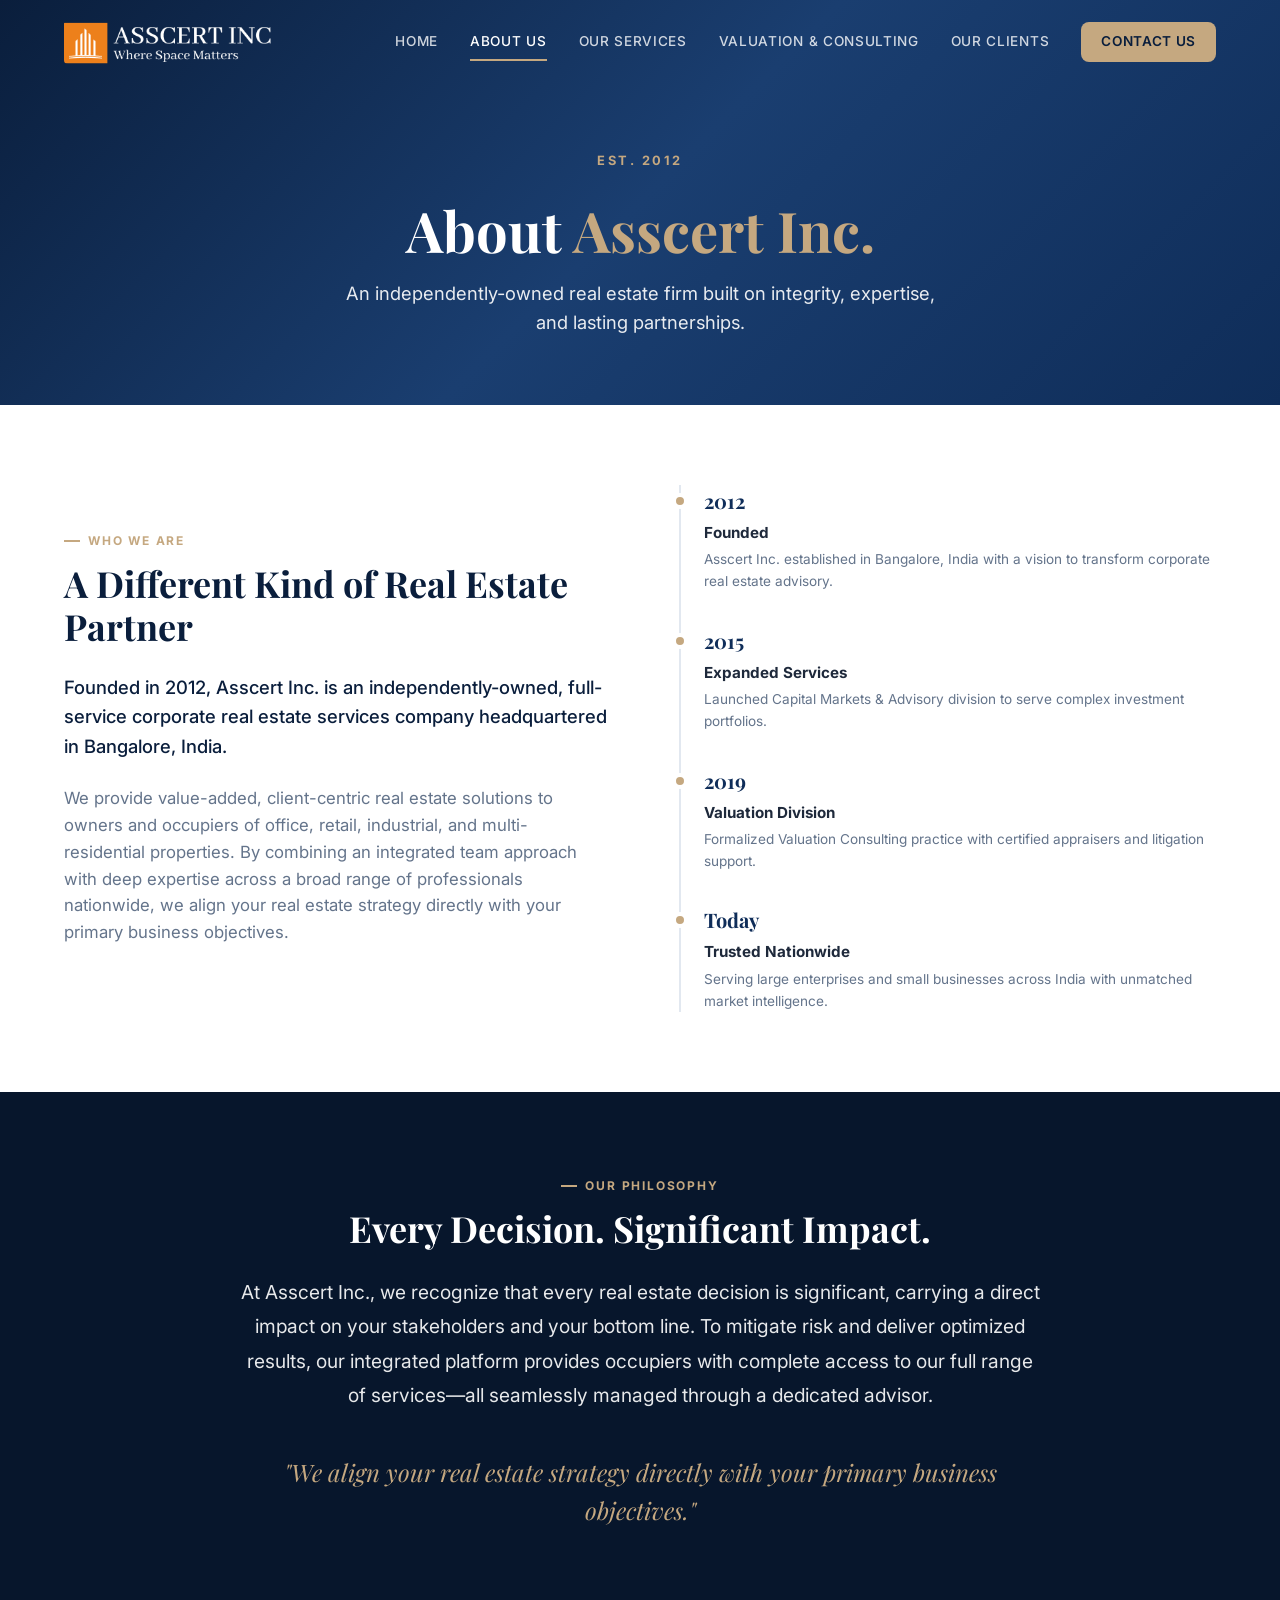
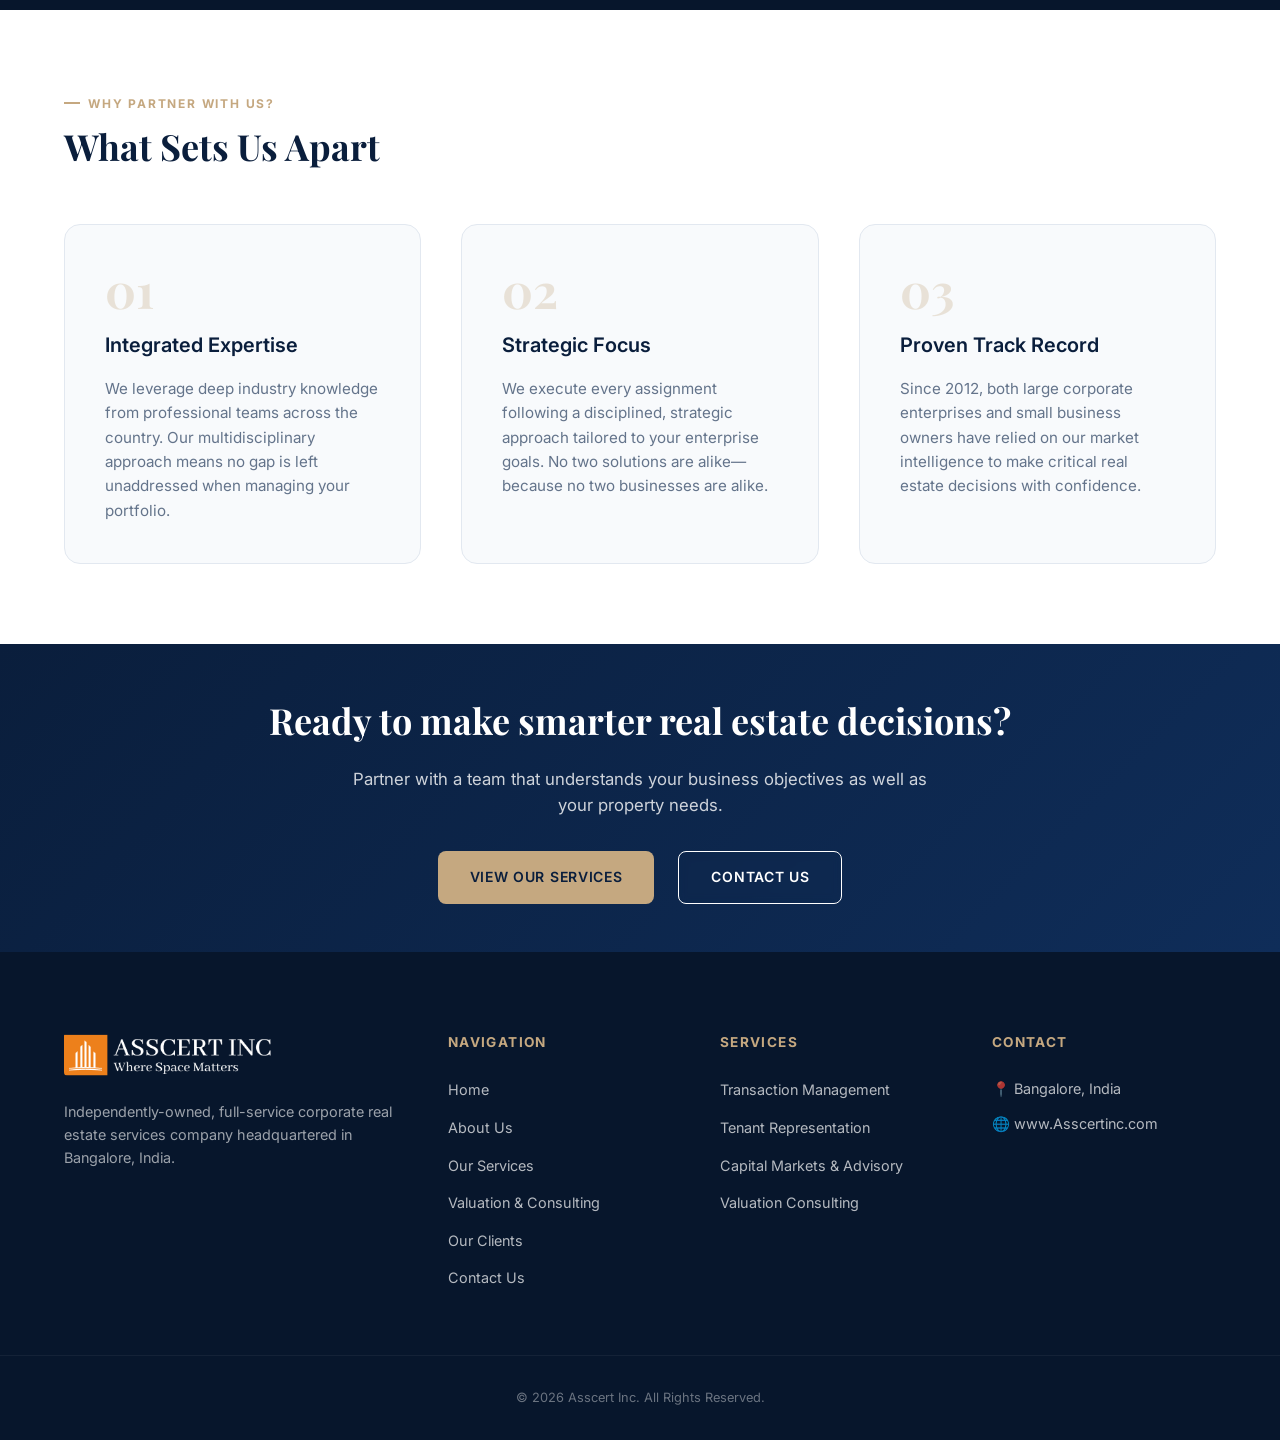
==== commit 770b3341: "Add files via upload renamed logo" ====
--- a/about.html
+++ b/about.html
@@ -4,9 +4,9 @@
 <head>
   <meta charset="UTF-8" />
   <meta name="viewport" content="width=device-width, initial-scale=1.0" />
-  <title>About Us | Ascert Inc.</title>
+  <title>About Us | Asscert Inc.</title>
   <meta name="description"
-    content="Learn about Ascert Inc., founded in 2012. Our philosophy, our integrated approach, and why leading enterprises trust us for their corporate real estate needs." />
+    content="Learn about Asscert Inc., founded in 2012. Our philosophy, our integrated approach, and why leading enterprises trust us for their corporate real estate needs." />
   <link rel="preconnect" href="https://fonts.googleapis.com" />
   <link rel="preconnect" href="https://fonts.gstatic.com" crossorigin />
   <link
@@ -21,7 +21,7 @@
   <header class="navbar" id="navbar">
     <div class="nav-container">
       <a href="index.html" class="nav-logo">
-        <img src="logo.png" alt="Ascert Inc." class="logo-img" />
+        <img src="logo.png" alt="Asscert Inc." class="logo-img" />
       </a>
       <nav class="nav-links" id="nav-links">
         <a href="index.html" class="nav-link">Home</a>
@@ -43,7 +43,7 @@
     </div>
     <div class="page-hero-content">
       <span class="hero-badge">Est. 2012</span>
-      <h1>About <span class="accent">Ascert Inc.</span></h1>
+      <h1>About <span class="accent">Asscert Inc.</span></h1>
       <p>An independently-owned real estate firm built on integrity, expertise, and lasting partnerships.</p>
     </div>
   </section>
@@ -55,7 +55,7 @@
         <div class="col-content">
           <span class="section-badge">Who We Are</span>
           <h2 class="section-title">A Different Kind of Real Estate Partner</h2>
-          <p>Founded in 2012, Ascert Inc. is an independently-owned, full-service corporate real estate services company
+          <p>Founded in 2012, Asscert Inc. is an independently-owned, full-service corporate real estate services company
             headquartered in Bangalore, India.</p>
           <p>We provide value-added, client-centric real estate solutions to owners and occupiers of office, retail,
             industrial, and multi-residential properties. By combining an integrated team approach with deep expertise
@@ -68,7 +68,7 @@
               <div class="tl-year">2012</div>
               <div class="tl-content">
                 <strong>Founded</strong>
-                <p>Ascert Inc. established in Bangalore, India with a vision to transform corporate real estate
+                <p>Asscert Inc. established in Bangalore, India with a vision to transform corporate real estate
                   advisory.</p>
               </div>
             </div>
@@ -105,7 +105,7 @@
       <div class="philosophy-inner">
         <span class="section-badge inverted">Our Philosophy</span>
         <h2 class="section-title light">Every Decision. Significant Impact.</h2>
-        <p class="philosophy-text">At Ascert Inc., we recognize that every real estate decision is significant, carrying
+        <p class="philosophy-text">At Asscert Inc., we recognize that every real estate decision is significant, carrying
           a direct impact on your stakeholders and your bottom line. To mitigate risk and deliver optimized results, our
           integrated platform provides occupiers with complete access to our full range of services—all seamlessly
           managed through a dedicated advisor.</p>
@@ -164,7 +164,7 @@
         <div class="footer-grid">
           <div class="footer-brand">
             <div class="nav-logo">
-              <img src="logo.png" alt="Ascert Inc." class="logo-img" />
+              <img src="logo.png" alt="Asscert Inc." class="logo-img" />
             </div>
             <p class="footer-desc">Independently-owned, full-service corporate real estate services company
               headquartered in Bangalore, India.</p>
@@ -192,14 +192,14 @@
           <div class="footer-contact">
             <h4>Contact</h4>
             <p>📍 Bangalore, India</p>
-            <p>🌐 www.ascertinc.com</p>
+            <p>🌐 www.Asscertinc.com</p>
           </div>
         </div>
       </div>
     </div>
     <div class="footer-bottom">
       <div class="container">
-        <p>© 2026 Ascert Inc. All Rights Reserved.</p>
+        <p>© 2026 Asscert Inc. All Rights Reserved.</p>
       </div>
     </div>
   </footer>
--- a/style.css
+++ b/style.css
@@ -1670,7 +1670,8 @@
   .hamburger {
     display: flex;
   }
-  
+
+  /* --- NAV MOBILE --- */
   .nav-links {
     position: fixed;
     top: 0;
@@ -1686,69 +1687,144 @@
     transition: var(--transition-smooth);
     z-index: 1000;
   }
-  
+
   .nav-links.active {
     right: 0;
   }
-  
+
   .nav-link {
     font-size: 1.1rem;
     width: 100%;
   }
-  
+
   .nav-link.nav-cta {
     text-align: center;
     width: 100%;
     margin-top: 1rem;
   }
-  
+
+  /* --- LOGO MOBILE --- */
+  .logo-img {
+    height: 40px;
+  }
+
+  .navbar {
+    padding: 0.75rem 0;
+  }
+
+  /* --- HERO MOBILE --- */
+  .hero {
+    height: auto;
+    min-height: 100svh;
+    padding-top: 90px;
+    padding-bottom: 3rem;
+    align-items: flex-start;
+  }
+
+  .hero-content {
+    padding: 0 1.25rem;
+    text-align: center;
+  }
+
+  .hero-badge {
+    font-size: 0.7rem;
+    margin-bottom: 1rem;
+  }
+
+  .hero-headline {
+    font-size: 2.2rem;
+    line-height: 1.15;
+    margin-bottom: 1rem;
+  }
+
+  .hero-sub {
+    font-size: 1rem;
+    margin-bottom: 2rem;
+  }
+
+  .hero-actions {
+    flex-direction: column;
+    align-items: center;
+    gap: 1rem;
+    margin-bottom: 2.5rem;
+  }
+
+  .hero-actions .btn {
+    width: 100%;
+    max-width: 280px;
+    text-align: center;
+  }
+
+  .hero-stats {
+    display: flex;
+    flex-wrap: wrap;
+    justify-content: center;
+    gap: 1.25rem;
+    padding: 1rem 1.25rem;
+    width: 100%;
+  }
+
+  .stat-divider {
+    display: none;
+  }
+
+  .stat {
+    flex: 0 0 calc(50% - 0.625rem);
+  }
+
+  /* --- PAGE HERO (inner pages) MOBILE --- */
+  .page-hero {
+    padding: 100px 1.25rem 3rem;
+    min-height: auto;
+  }
+
+  .page-hero-content h1 {
+    font-size: 2rem;
+  }
+
+  .page-hero-content p {
+    font-size: 0.95rem;
+  }
+
+  /* --- GENERAL LAYOUT MOBILE --- */
   .welcome-grid, .valuation-inner, .contact-grid, .two-col {
     grid-template-columns: 1fr;
     gap: 3rem;
   }
-  
+
   .welcome-visual {
     order: -1;
   }
-  
+
   .welcome-card {
     left: 1rem;
     bottom: -1rem;
   }
-  
+
   .services-grid, .pillars-grid, .val-grid, .trust-grid {
     grid-template-columns: 1fr;
   }
-  
+
   .process-steps {
     flex-direction: column;
     align-items: center;
     gap: 2.5rem;
   }
-  
+
   .process-arrow {
     display: none;
   }
-  
+
   .footer-grid {
     grid-template-columns: 1fr;
     gap: 2.5rem;
   }
-  
-  .hero-headline {
-    font-size: 2.75rem;
-  }
-  
-  .hero-stats {
-    padding: 1rem 1.5rem;
-    gap: 1.5rem;
-  }
-  
+
   .form-row {
     grid-template-columns: 1fr;
     gap: 0;
   }
-  
+
   .capabilities-grid {
     grid-template-columns: 1fr;
   }
@@ -1761,3 +1837,42 @@
     grid-template-columns: repeat(2, 1fr);
   }
 }
+
+/* --- EXTRA SMALL PHONES (480px) --- */
+@media (max-width: 480px) {
+  .hero-headline {
+    font-size: 1.9rem;
+  }
+
+  .hero-sub {
+    font-size: 0.95rem;
+  }
+
+  .stat {
+    flex: 0 0 100%;
+  }
+
+  .clients-grid {
+    grid-template-columns: 1fr;
+  }
+
+  .wws-grid {
+    grid-template-columns: 1fr;
+  }
+
+  .nav-container {
+    padding: 0 1rem;
+  }
+
+  .logo-img {
+    height: 34px;
+  }
+
+  .cta-band h2 {
+    font-size: 1.5rem;
+  }
+
+  .section-title {
+    font-size: 1.6rem;
+  }
+}
